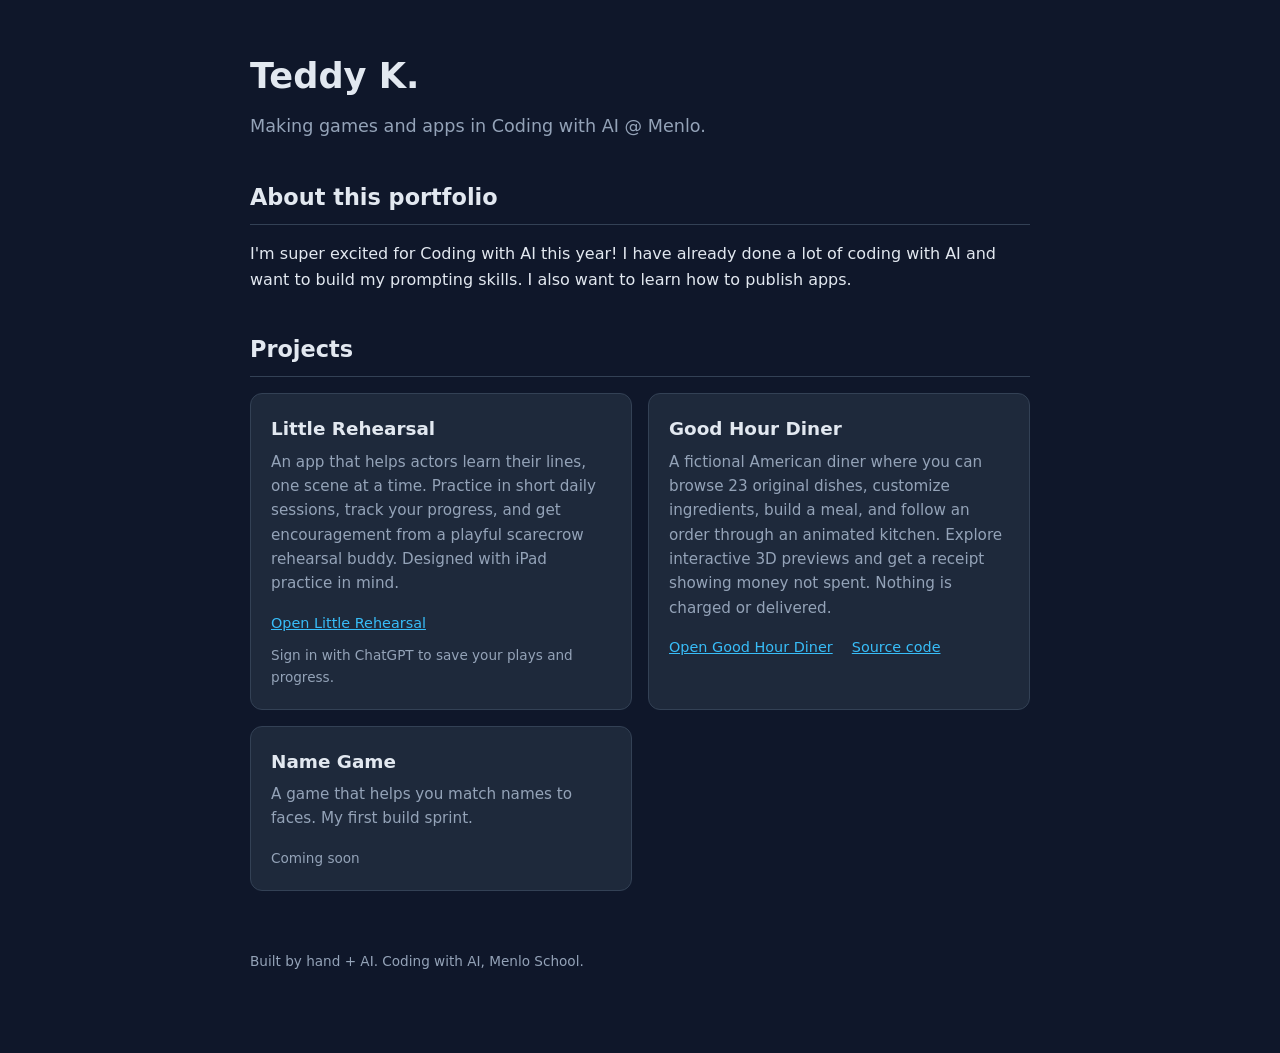
==== index.html @ 0536f426 "Add Good Hour Diner to portfolio" ====
<!DOCTYPE html>
<html lang="en">
<head>
  <meta charset="UTF-8" />
  <meta name="viewport" content="width=device-width, initial-scale=1.0" />

  <!--  1: Put your name or handle in the title below (this shows in the browser tab). -->
  <title>Teddy Kindler Coding Portfolio</title>

  <style>
    /* You can change any of these colors and sizes to make the page yours. */
    :root {
      --bg: #0f172a;          /* page background */
      --card: #1e293b;        /* project card background */
      --text: #e2e8f0;        /* main text */
      --muted: #94a3b8;       /* softer text */
      --accent: #38bdf8;      /* links and highlights */
    }
    * { box-sizing: border-box; }
    body {
      margin: 0;
      font-family: system-ui, -apple-system, "Segoe UI", Roboto, sans-serif;
      background: var(--bg);
      color: var(--text);
      line-height: 1.6;
    }
    .wrap { max-width: 820px; margin: 0 auto; padding: 48px 20px 80px; }
    header { margin-bottom: 40px; }
    h1 { font-size: 2.2rem; margin: 0 0 8px; }
    .tagline { color: var(--muted); font-size: 1.1rem; margin: 0; }
    h2 { font-size: 1.4rem; margin: 40px 0 16px; border-bottom: 1px solid #334155; padding-bottom: 8px; }
    a { color: var(--accent); }

    .projects { display: grid; grid-template-columns: 1fr; gap: 16px; }
    @media (min-width: 620px) { .projects { grid-template-columns: 1fr 1fr; } }

    .card {
      background: var(--card);
      border: 1px solid #334155;
      border-radius: 12px;
      padding: 20px;
    }
    .card h3 { margin: 0 0 6px; font-size: 1.15rem; }
    .card p { margin: 0 0 14px; color: var(--muted); font-size: 0.95rem; }
    .card .links a { display: inline-block; margin-right: 14px; font-size: 0.9rem; }
    footer { margin-top: 60px; color: var(--muted); font-size: 0.85rem; }
  </style>
</head>
<body>
  <div class="wrap">

    <header>
      <!-- TODO 2: Replace with your name or a handle. Do NOT put your full name +
           email + phone together. First name + last initial, or a handle, is plenty. -->
      <h1>Teddy K.</h1>

      <!-- TODO 3: One line about you as a builder. -->
      <p class="tagline">Making games and apps in Coding with AI @ Menlo.</p>
    </header>

    <section>
      <h2>About this portfolio</h2>
      <!-- TODO 4: A few sentences. Why you're excited, what you want to get better at. -->
      <p>
        I'm super excited for Coding with AI this year! I have already done a lot of coding with AI and want to build my prompting skills. I also want to learn how to publish apps.
      </p>
    </section>

    <section>
      <h2>Projects</h2>
      <div class="projects">

        <div class="card">
          <h3>Little Rehearsal</h3>
          <p>An app that helps actors learn their lines, one scene at a time. Practice in short daily sessions, track your progress, and get encouragement from a playful scarecrow rehearsal buddy. Designed with iPad practice in mind.</p>
          <div class="links">
            <a href="https://little-rehearsal.tk7272.chatgpt.site/">Open Little Rehearsal</a>
          </div>
          <p style="font-size:0.85rem; margin:10px 0 0;">Sign in with ChatGPT to save your plays and progress.</p>
        </div>

        <div class="card">
          <h3>Good Hour Diner</h3>
          <p>A fictional American diner where you can browse 23 original dishes, customize ingredients, build a meal, and follow an order through an animated kitchen. Explore interactive 3D previews and get a receipt showing money not spent. Nothing is charged or delivered.</p>
          <div class="links">
            <a href="https://appledesignlanguageamericandinerdop.vercel.app/">Open Good Hour Diner</a>
            <a href="https://github.com/TKindler7/GoodHourDiner">Source code</a>
          </div>
        </div>

        <!-- This is an EXAMPLE card. Copy it for each new project.
             When you add a project, put its files in a folder (e.g. /name-game/)
             and point the "Live demo" link at that folder. -->
        <div class="card">
          <h3>Name Game</h3>
          <p>A game that helps you match names to faces. My first build sprint.</p>
          <div class="links">
            <!-- TODO 5: Uncomment these once the name-game folder exists.
                 Talk to your teacher before publishing anything with other
                 students' faces on it. -->
            <!-- <a href="./name-game/">Live demo</a> -->
            <!-- <a href="./name-game/README.md">How I built it</a> -->
            <span style="color:var(--muted); font-size:0.85rem;">Coming soon</span>
          </div>
        </div>

        <!-- TODO 6: Add more cards here as you finish more sprints. -->

      </div>
    </section>

    <footer>
      <!-- TODO 7: Optional — a link to your GitHub profile. -->
      Built by hand + AI. Coding with AI, Menlo School.
    </footer>

  </div>
</body>
</html>
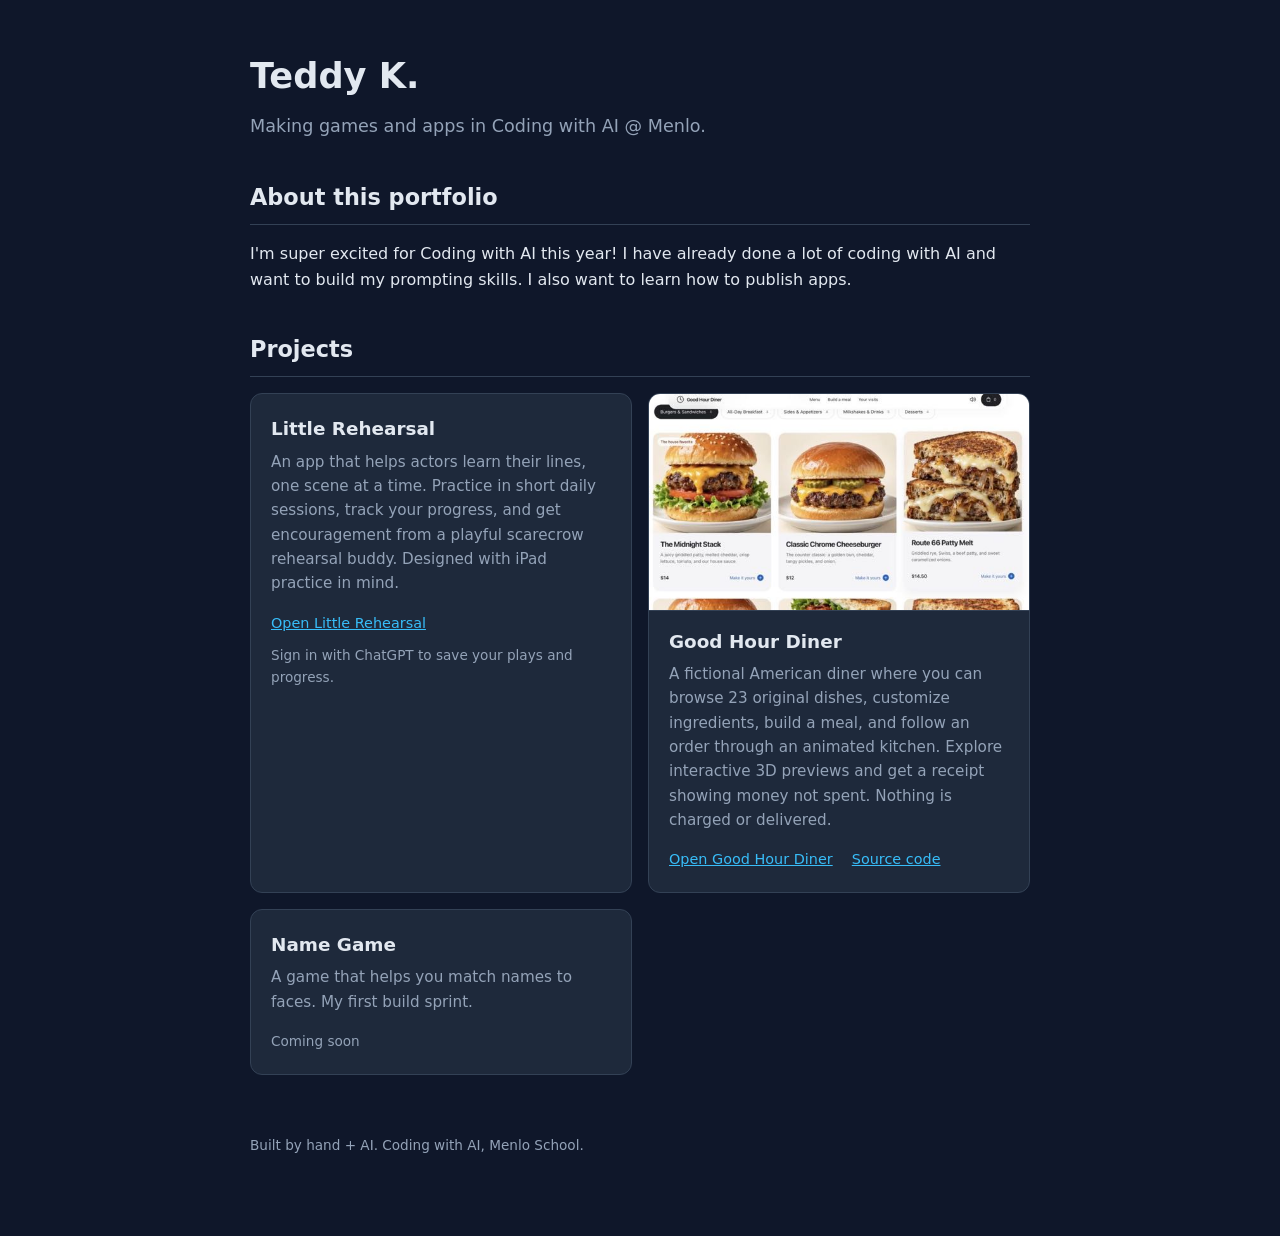
==== commit 1affcc32: "Add Good Hour Diner screenshot to portfolio" ====
--- a/index.html
+++ b/index.html
@@ -43,6 +43,14 @@
     .card h3 { margin: 0 0 6px; font-size: 1.15rem; }
     .card p { margin: 0 0 14px; color: var(--muted); font-size: 0.95rem; }
     .card .links a { display: inline-block; margin-right: 14px; font-size: 0.9rem; }
+    .project-screenshot {
+      display: block;
+      width: calc(100% + 40px);
+      height: auto;
+      margin: -20px -20px 16px;
+      border-bottom: 1px solid #334155;
+      border-radius: 11px 11px 0 0;
+    }
     footer { margin-top: 60px; color: var(--muted); font-size: 0.85rem; }
   </style>
 </head>
@@ -80,6 +88,7 @@
         </div>
 
         <div class="card">
+          <img class="project-screenshot" src="./assets/good-hour-diner-screenshot.jpg" alt="Good Hour Diner menu with original burgers, sandwiches, and ingredient customization" loading="lazy" />
           <h3>Good Hour Diner</h3>
           <p>A fictional American diner where you can browse 23 original dishes, customize ingredients, build a meal, and follow an order through an animated kitchen. Explore interactive 3D previews and get a receipt showing money not spent. Nothing is charged or delivered.</p>
           <div class="links">
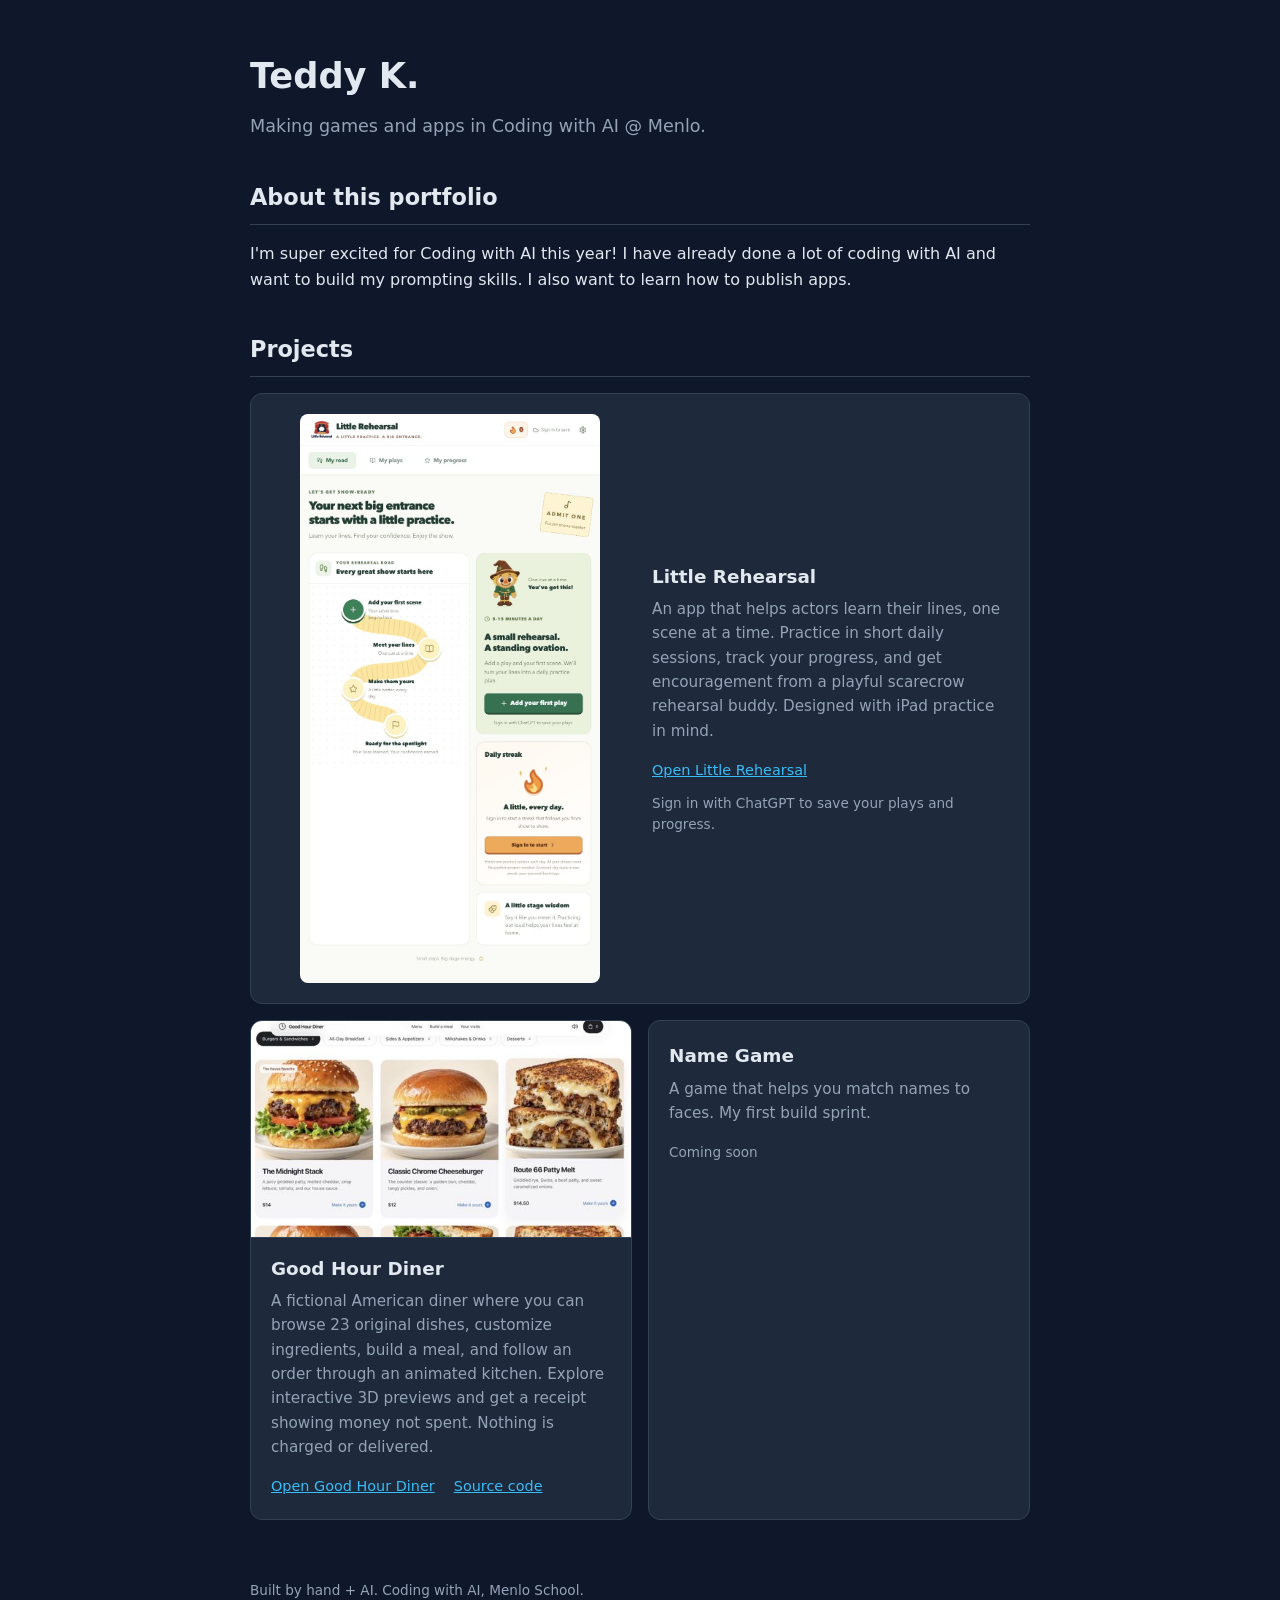
==== commit 54dc0944: "Add a live Little Rehearsal screenshot to the portfolio" ====
--- a/index.html
+++ b/index.html
@@ -51,6 +51,13 @@
       border-bottom: 1px solid #334155;
       border-radius: 11px 11px 0 0;
     }
+    .card-with-preview { grid-column: 1 / -1; display: grid; gap: 24px; align-items: center; }
+    .project-preview { display: block; width: 100%; max-width: 300px; margin: 0 auto; border-radius: 8px; }
+    .project-preview:focus-visible { outline: 3px solid var(--accent); outline-offset: 5px; }
+    .project-preview img { display: block; width: 100%; height: auto; border-radius: inherit; }
+    @media (min-width: 620px) {
+      .card-with-preview { grid-template-columns: minmax(0, 1fr) minmax(0, 1fr); }
+    }
     footer { margin-top: 60px; color: var(--muted); font-size: 0.85rem; }
   </style>
 </head>
@@ -78,13 +85,18 @@
       <h2>Projects</h2>
       <div class="projects">
 
-        <div class="card">
+        <div class="card card-with-preview">
+          <a class="project-preview" href="https://little-rehearsal.tk7272.chatgpt.site/" aria-label="Open Little Rehearsal">
+            <img src="assets/little-rehearsal-preview.png" width="822" height="1559" loading="lazy" decoding="async" alt="Little Rehearsal's yellow brick rehearsal road, scarecrow practice buddy, and daily streak panel." />
+          </a>
+          <div>
           <h3>Little Rehearsal</h3>
           <p>An app that helps actors learn their lines, one scene at a time. Practice in short daily sessions, track your progress, and get encouragement from a playful scarecrow rehearsal buddy. Designed with iPad practice in mind.</p>
           <div class="links">
             <a href="https://little-rehearsal.tk7272.chatgpt.site/">Open Little Rehearsal</a>
           </div>
           <p style="font-size:0.85rem; margin:10px 0 0;">Sign in with ChatGPT to save your plays and progress.</p>
+          </div>
         </div>
 
         <div class="card">
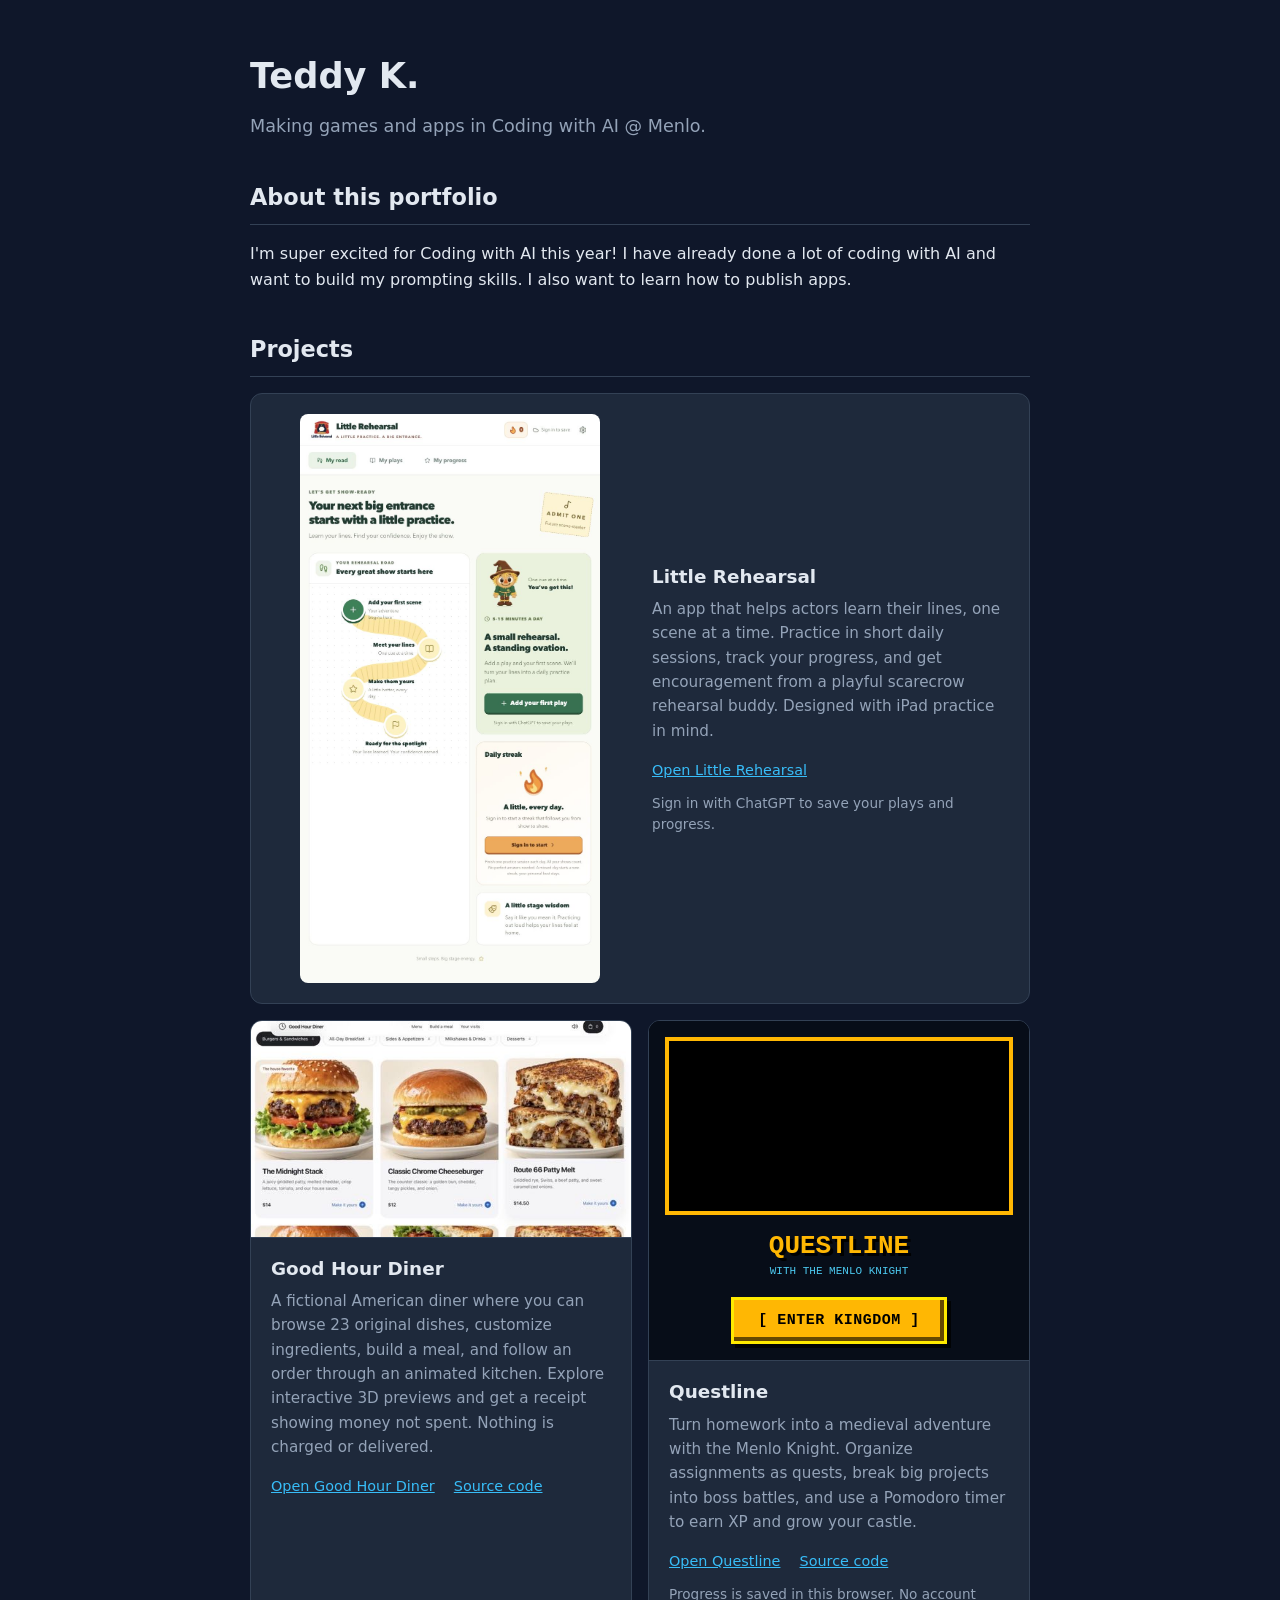
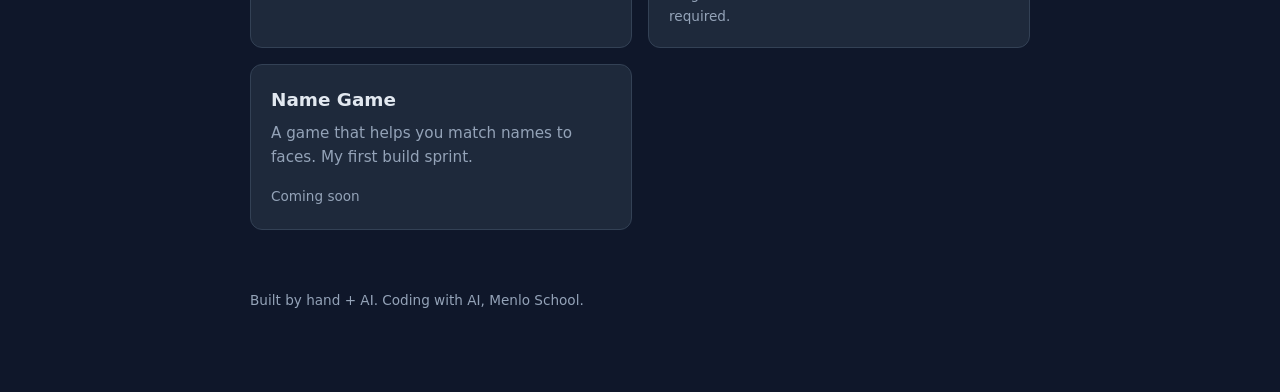
==== commit 7355adbb: "Feature Questline with live preview and project links" ====
--- a/index.html
+++ b/index.html
@@ -109,6 +109,18 @@
           </div>
         </div>
 
+
+        <div class="card">
+          <iframe src="./questline/" title="Questline app preview" loading="lazy" style="display:block; width:calc(100% + 40px); height:340px; margin:-20px -20px 16px; border:0; border-bottom:1px solid #334155; border-radius:11px 11px 0 0;"></iframe>
+          <h3>Questline</h3>
+          <p>Turn homework into a medieval adventure with the Menlo Knight. Organize assignments as quests, break big projects into boss battles, and use a Pomodoro timer to earn XP and grow your castle.</p>
+          <div class="links">
+            <a href="./questline/">Open Questline</a>
+            <a href="https://github.com/TKindler7/Teddy-Kindler/blob/main/questline/index.html">Source code</a>
+          </div>
+          <p style="font-size:0.85rem; margin:10px 0 0;">Progress is saved in this browser. No account required.</p>
+        </div>
+
         <!-- This is an EXAMPLE card. Copy it for each new project.
              When you add a project, put its files in a folder (e.g. /name-game/)
              and point the "Live demo" link at that folder. -->
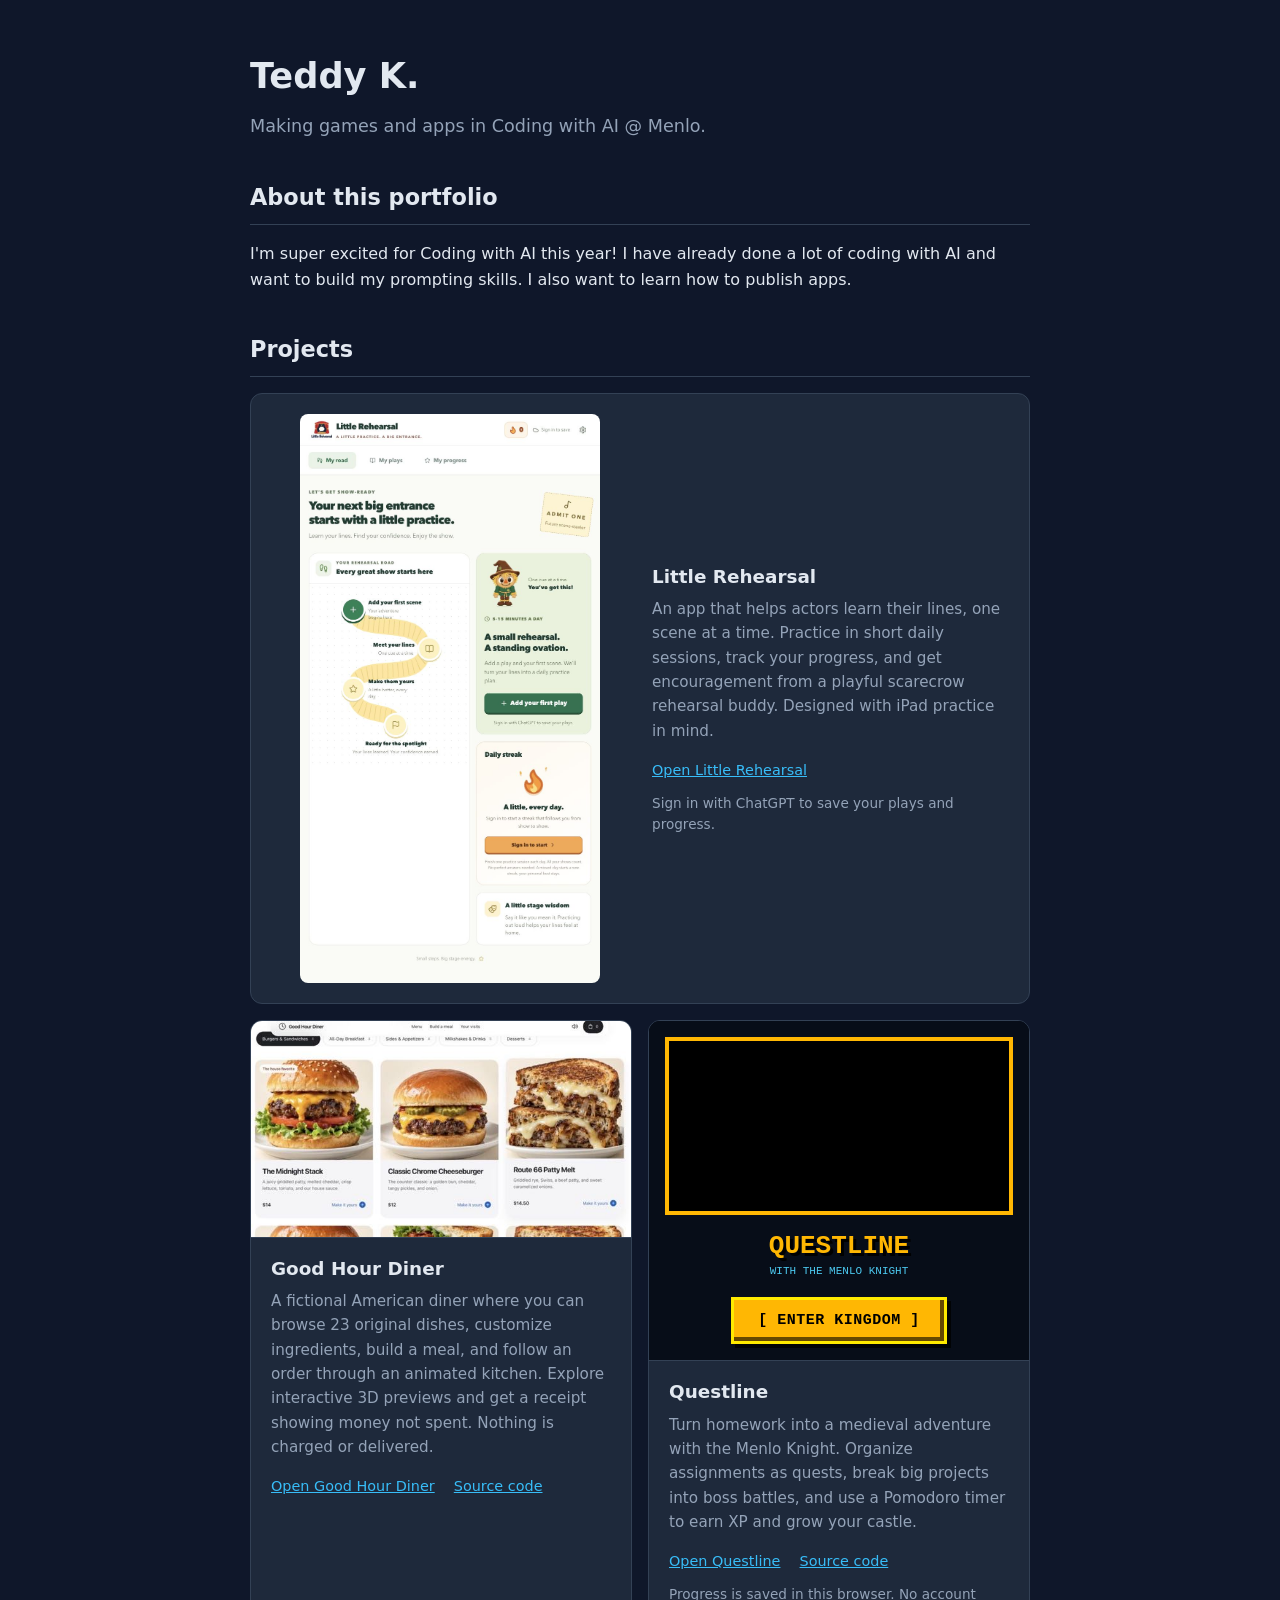
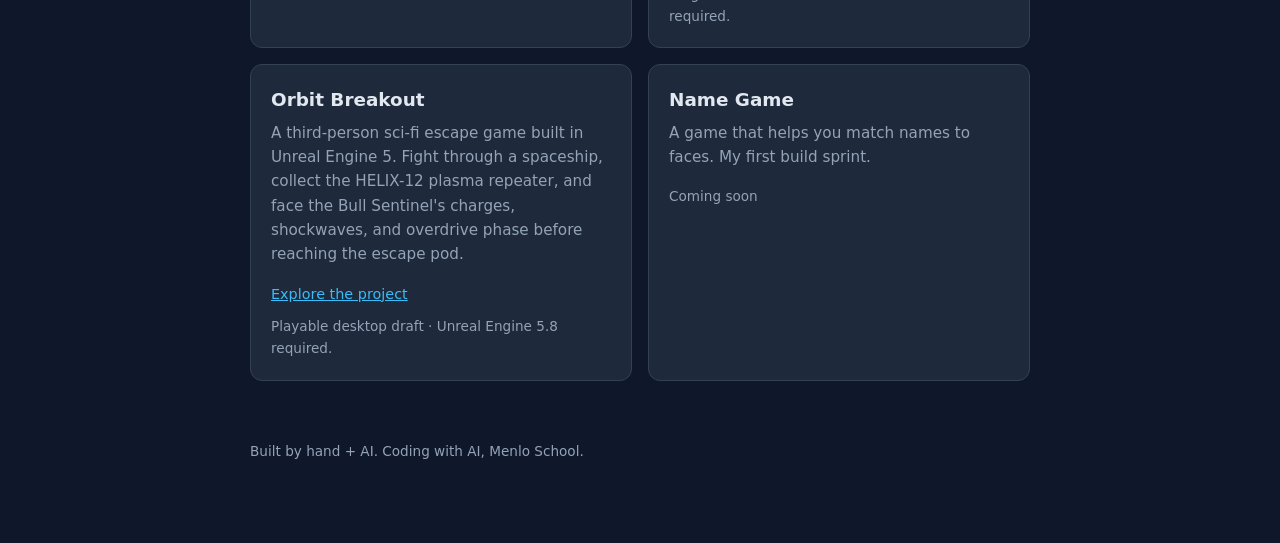
==== commit 5b147d2b: "Feature Orbit Breakout on the coding portfolio" ====
--- a/index.html
+++ b/index.html
@@ -121,6 +121,13 @@
           <p style="font-size:0.85rem; margin:10px 0 0;">Progress is saved in this browser. No account required.</p>
         </div>
 
+        <div class="card">
+          <h3>Orbit Breakout</h3>
+          <p>A third-person sci-fi escape game built in Unreal Engine 5. Fight through a spaceship, collect the HELIX-12 plasma repeater, and face the Bull Sentinel's charges, shockwaves, and overdrive phase before reaching the escape pod.</p>
+          <div class="links"><a href="./orbit-breakout/">Explore the project</a></div>
+          <p style="font-size:0.85rem; margin:10px 0 0;">Playable desktop draft · Unreal Engine 5.8 required.</p>
+        </div>
+
         <!-- This is an EXAMPLE card. Copy it for each new project.
              When you add a project, put its files in a folder (e.g. /name-game/)
              and point the "Live demo" link at that folder. -->
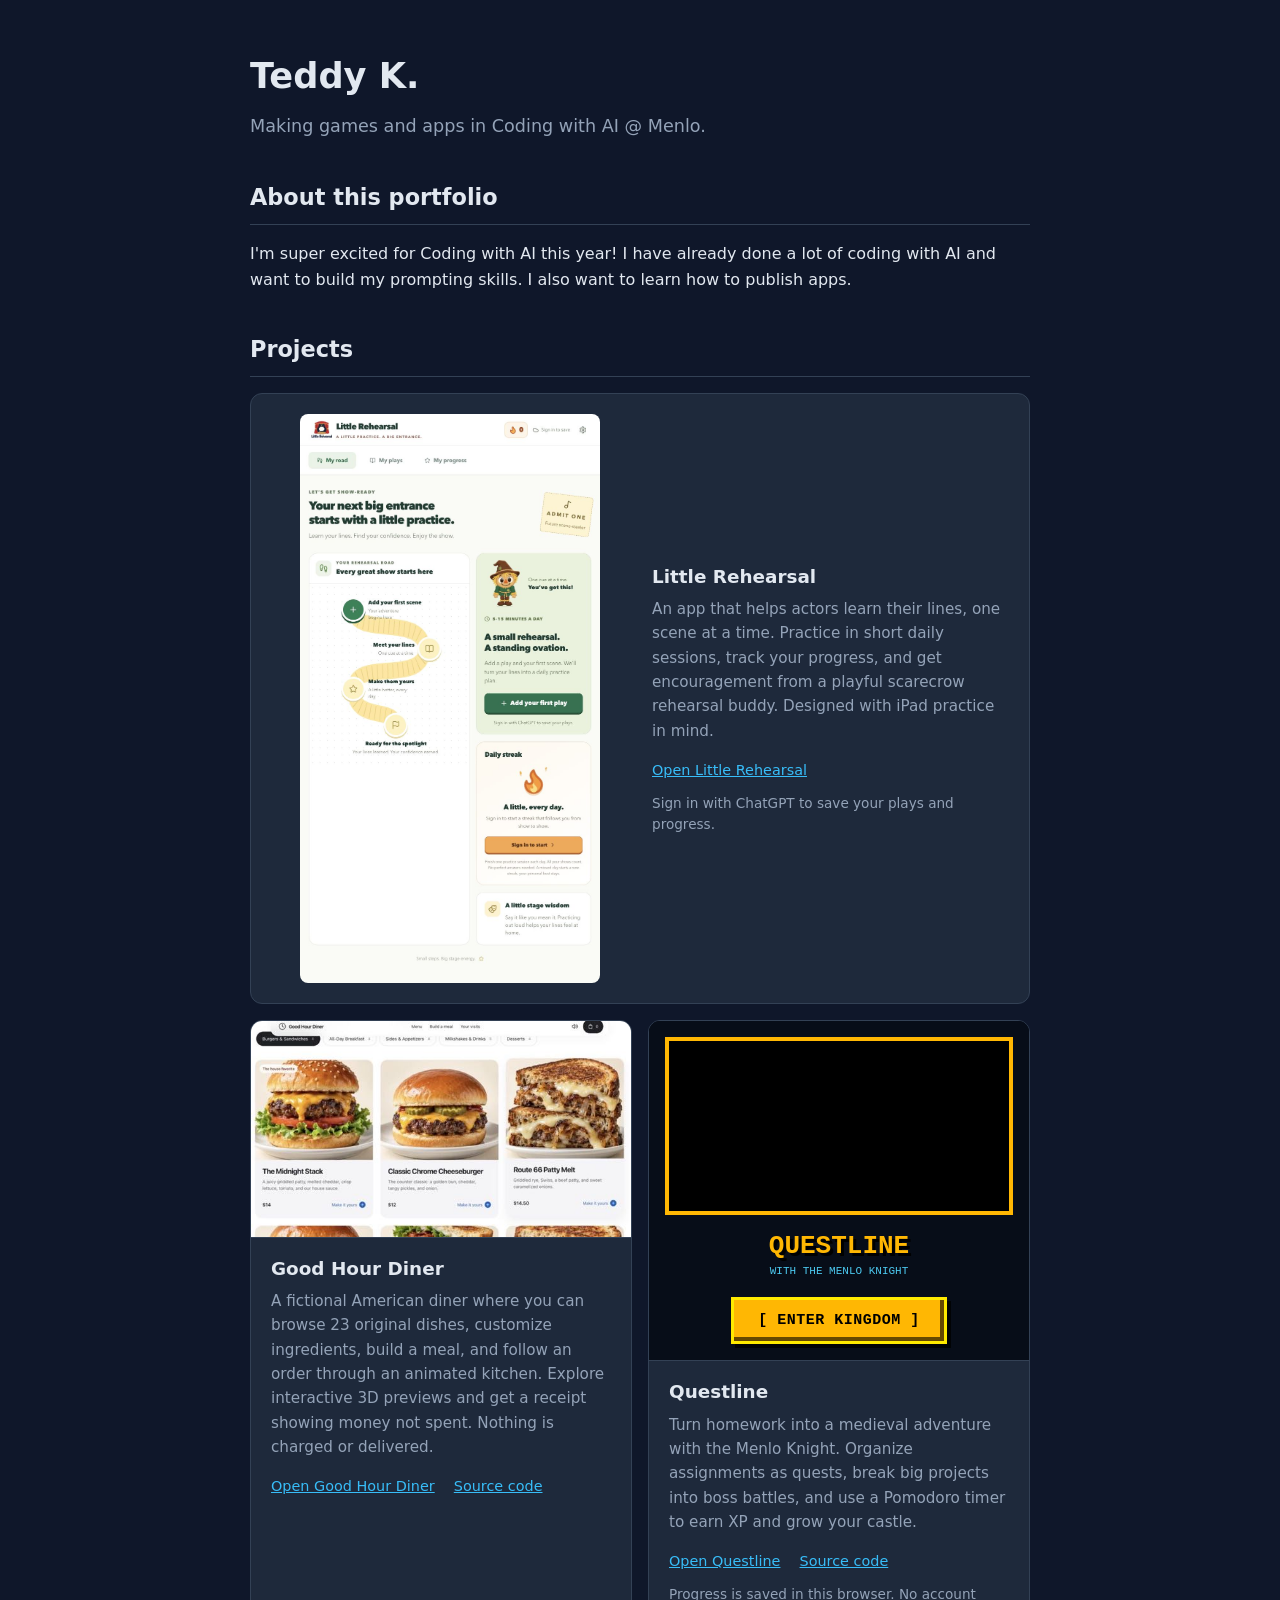
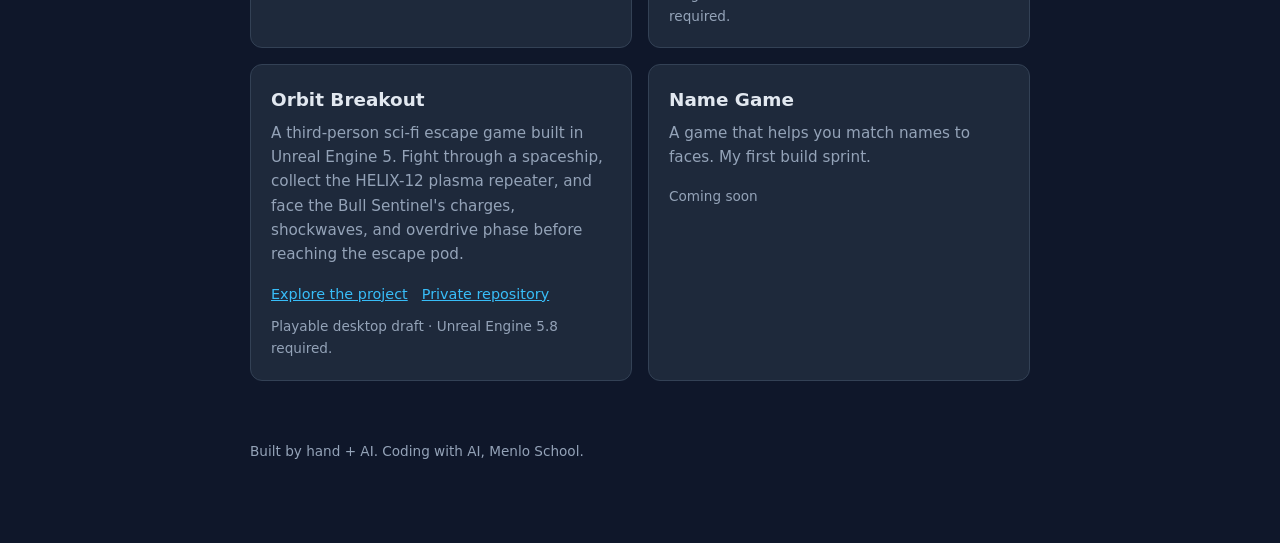
==== commit 7dd083a6: "Link the private Orbit Breakout project repository" ====
--- a/index.html
+++ b/index.html
@@ -124,7 +124,7 @@
         <div class="card">
           <h3>Orbit Breakout</h3>
           <p>A third-person sci-fi escape game built in Unreal Engine 5. Fight through a spaceship, collect the HELIX-12 plasma repeater, and face the Bull Sentinel's charges, shockwaves, and overdrive phase before reaching the escape pod.</p>
-          <div class="links"><a href="./orbit-breakout/">Explore the project</a></div>
+          <div class="links"><a href="./orbit-breakout/">Explore the project</a><a href="https://github.com/TKindler7/OrbitBreakout">Private repository</a></div>
           <p style="font-size:0.85rem; margin:10px 0 0;">Playable desktop draft · Unreal Engine 5.8 required.</p>
         </div>
 
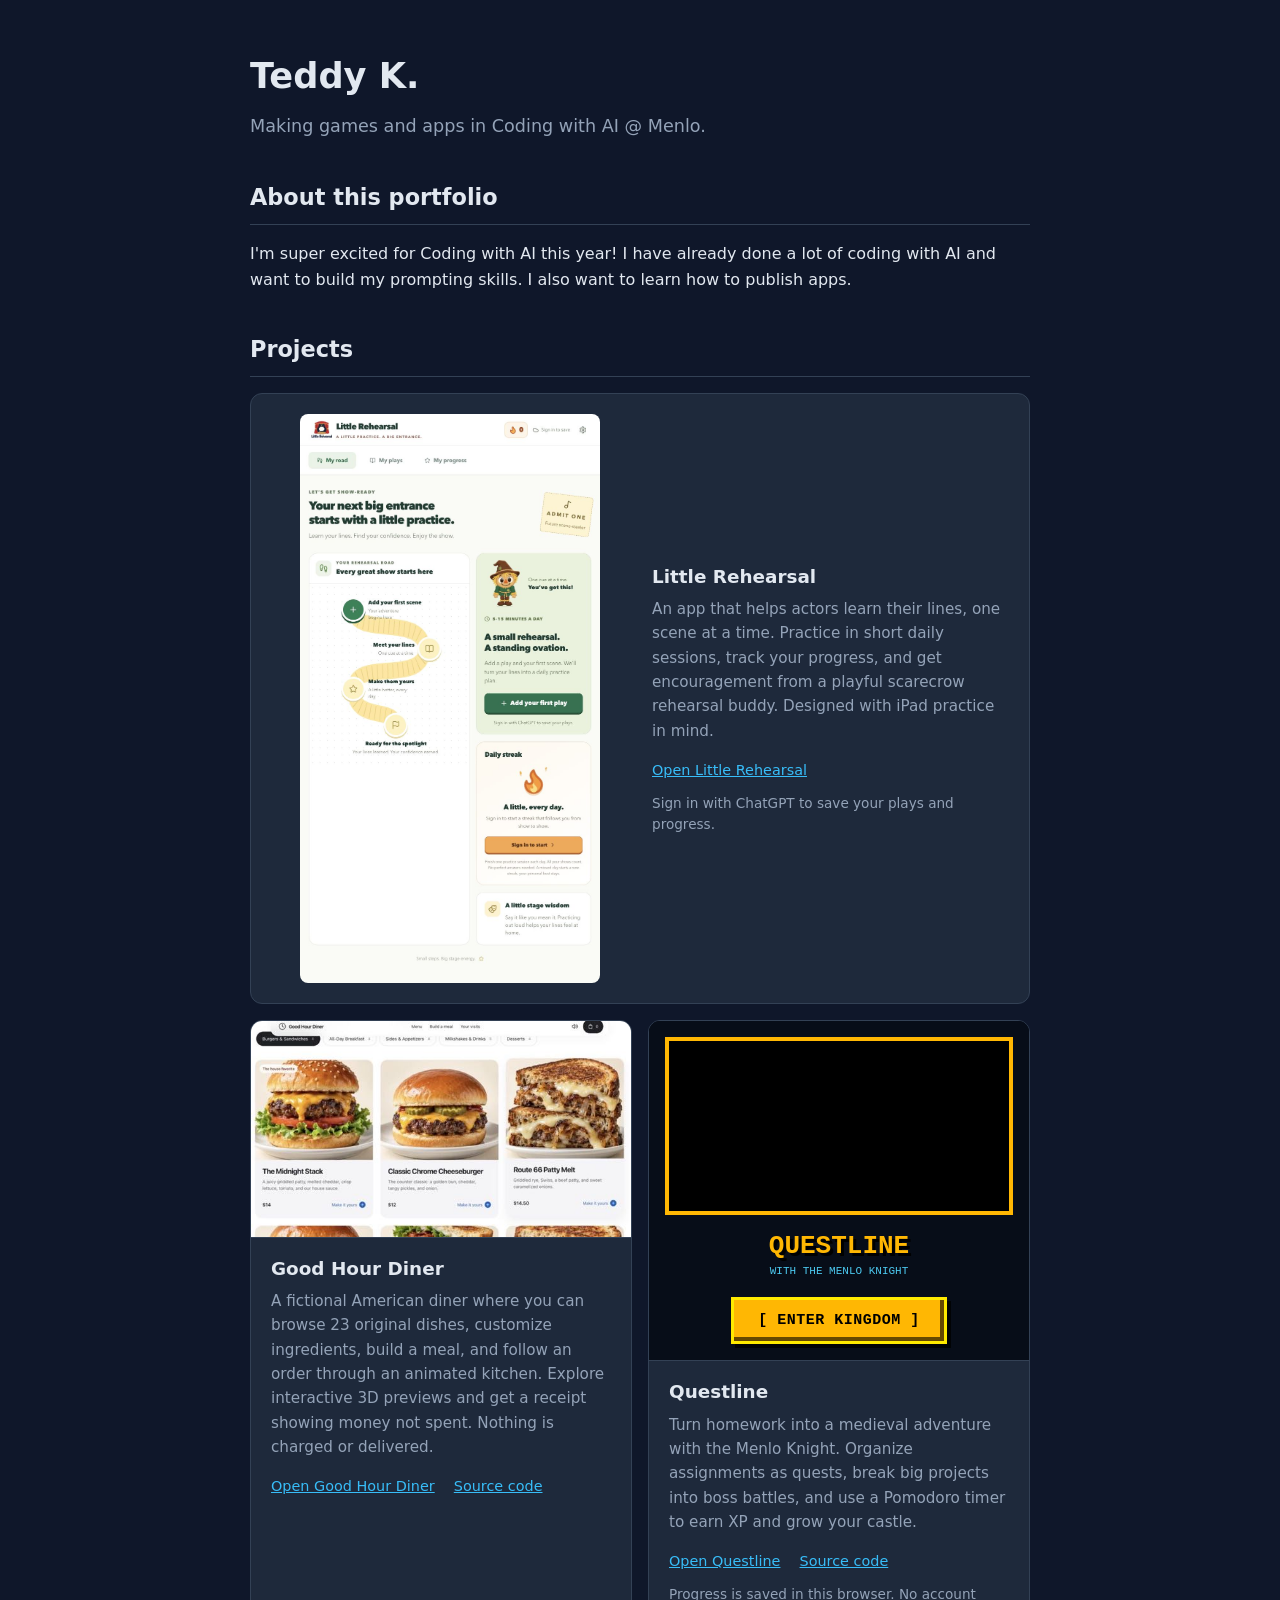
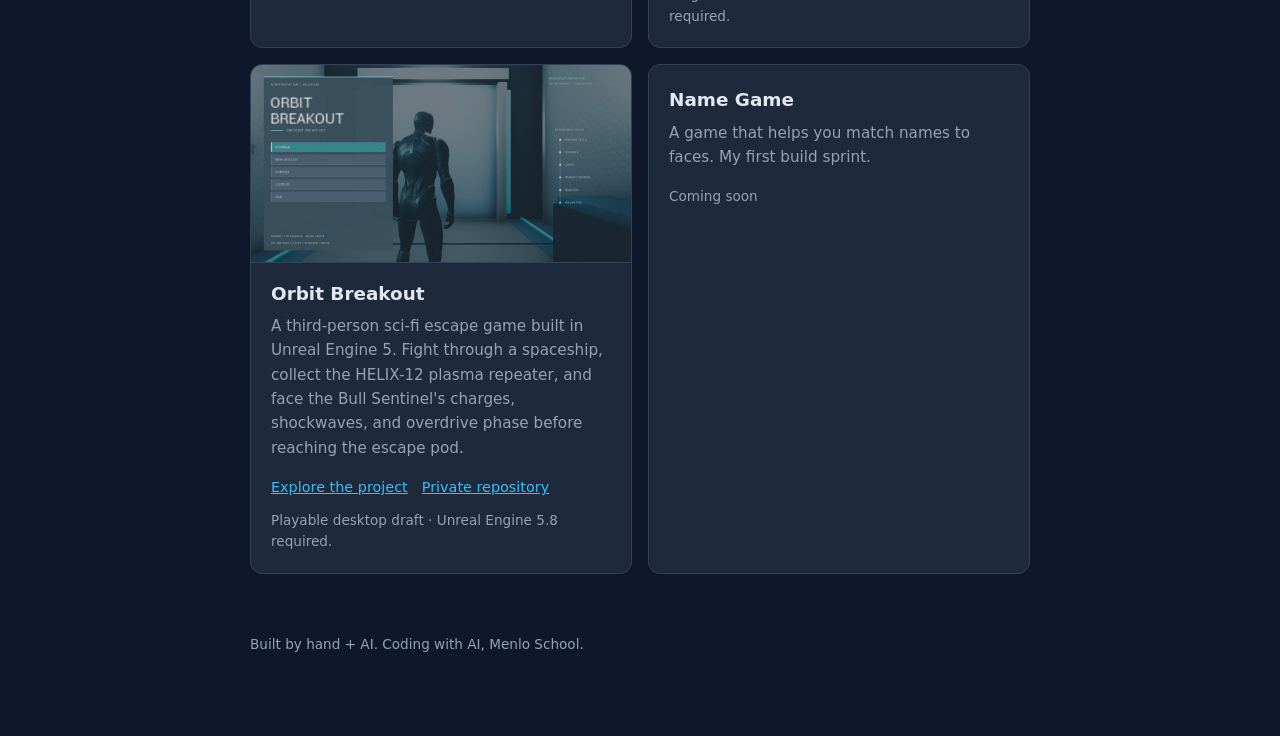
==== commit f22b7b8b: "Add real Orbit Breakout screenshot to portfolio and project page" ====
--- a/index.html
+++ b/index.html
@@ -122,6 +122,7 @@
         </div>
 
         <div class="card">
+          <img class="project-screenshot" src="./assets/orbit-breakout-screenshot.jpg" width="1200" height="620" alt="Orbit Breakout title screen with an armored character aboard the cyan-lit spaceship" loading="lazy" decoding="async" />
           <h3>Orbit Breakout</h3>
           <p>A third-person sci-fi escape game built in Unreal Engine 5. Fight through a spaceship, collect the HELIX-12 plasma repeater, and face the Bull Sentinel's charges, shockwaves, and overdrive phase before reaching the escape pod.</p>
           <div class="links"><a href="./orbit-breakout/">Explore the project</a><a href="https://github.com/TKindler7/OrbitBreakout">Private repository</a></div>
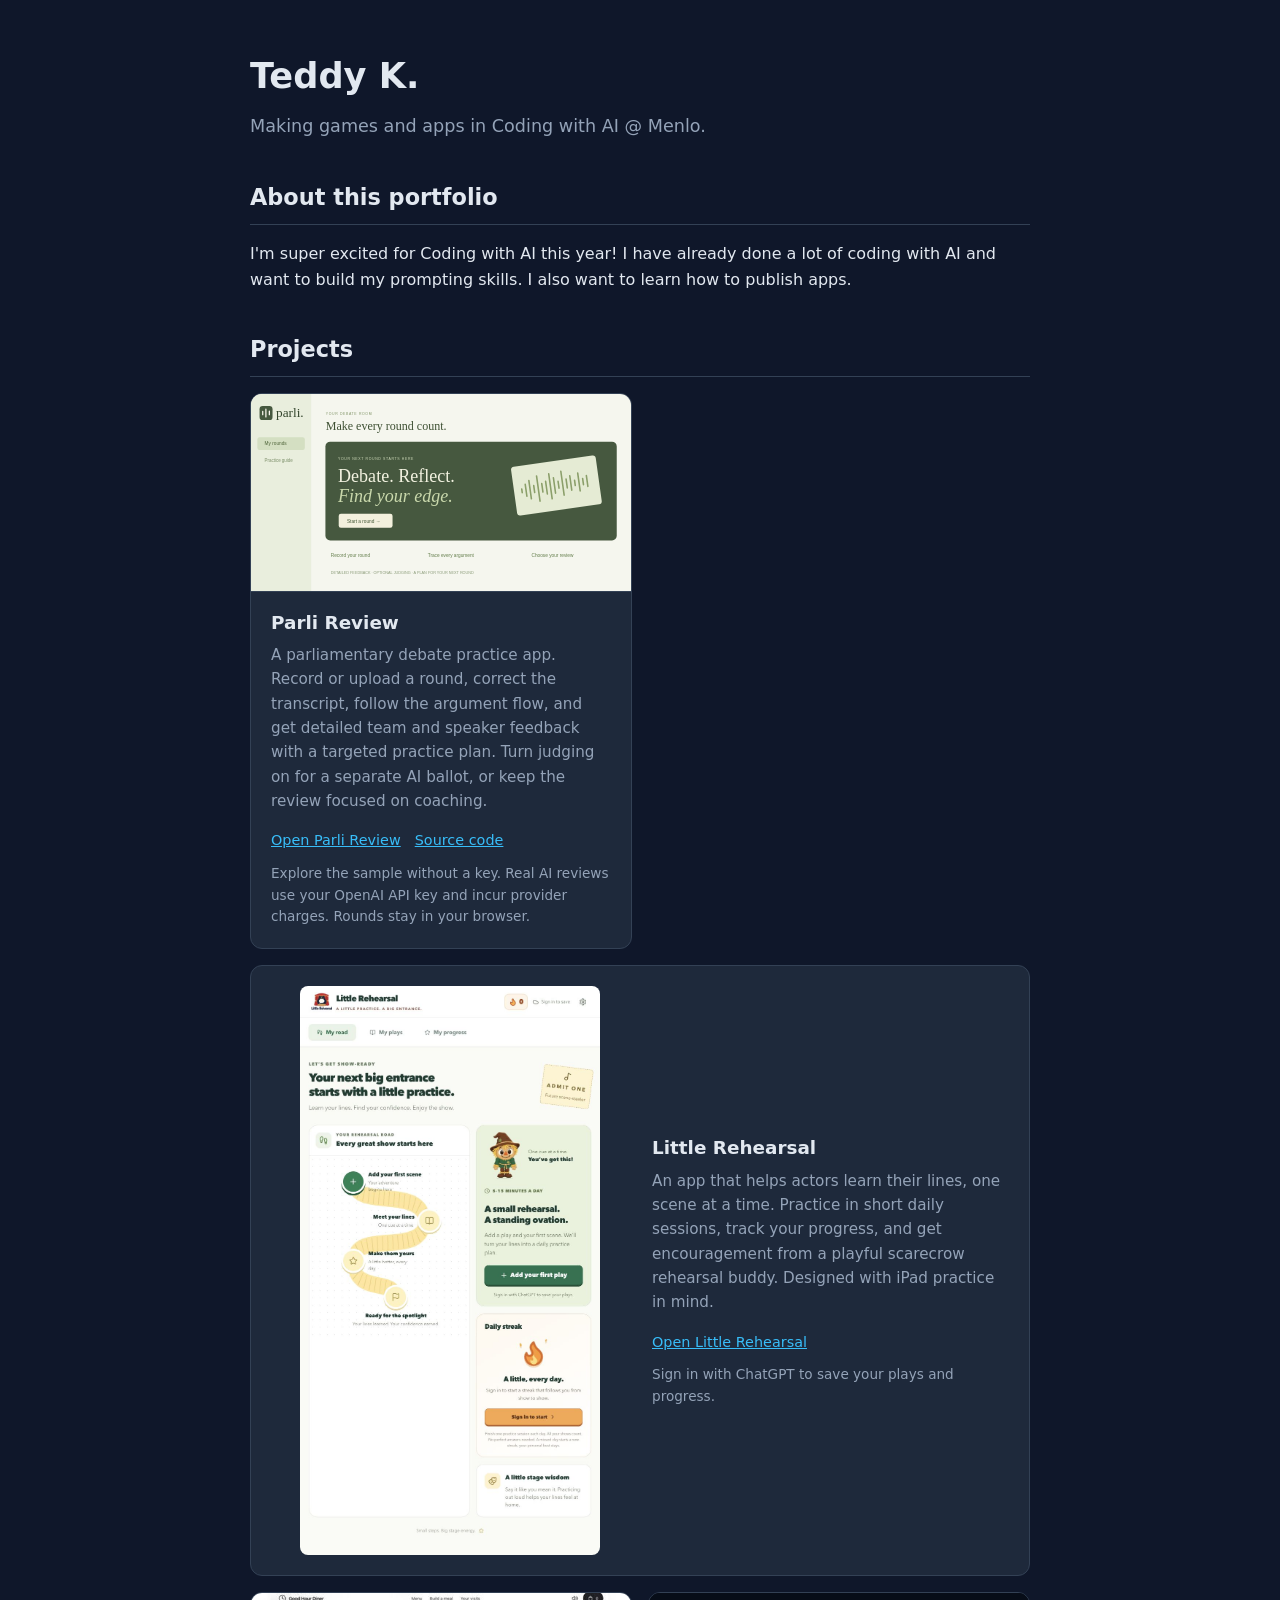
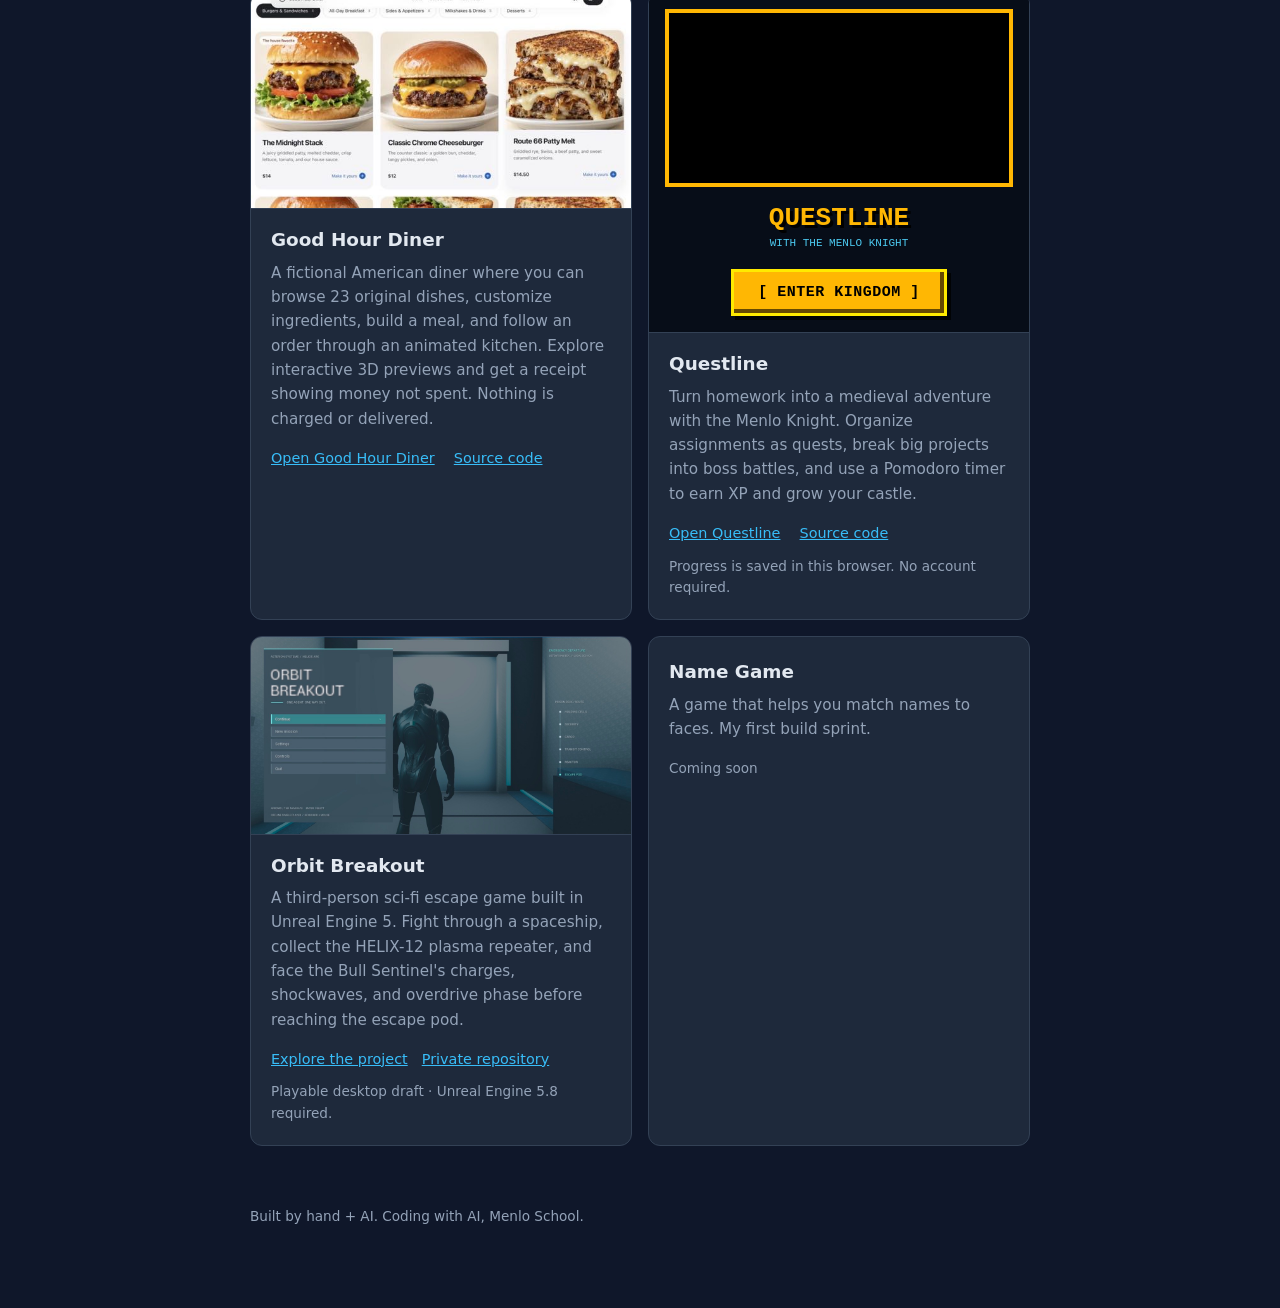
==== commit 181e6af6: "Publish Parli Review and add its app and source links to the portfolio" ====
--- a/index.html
+++ b/index.html
@@ -85,6 +85,15 @@
       <h2>Projects</h2>
       <div class="projects">
 
+        <div class="card">
+          <img class="project-screenshot" src="./assets/parli-review-preview.svg" width="1200" height="620" alt="Parli Review: a focused green and cream workspace for parliamentary debate, with recording, argument flow, and optional judging." loading="lazy" />
+          <h3>Parli Review</h3>
+          <p>A parliamentary debate practice app. Record or upload a round, correct the transcript, follow the argument flow, and get detailed team and speaker feedback with a targeted practice plan. Turn judging on for a separate AI ballot, or keep the review focused on coaching.</p>
+          <div class="links"><a href="./parli-review/">Open Parli Review</a><a href="https://github.com/TKindler7/Parli-Review">Source code</a></div>
+          <p style="font-size:0.85rem; margin:10px 0 0;">Explore the sample without a key. Real AI reviews use your OpenAI API key and incur provider charges. Rounds stay in your browser.</p>
+        </div>
+
+
         <div class="card card-with-preview">
           <a class="project-preview" href="https://little-rehearsal.tk7272.chatgpt.site/" aria-label="Open Little Rehearsal">
             <img src="assets/little-rehearsal-preview.png" width="822" height="1559" loading="lazy" decoding="async" alt="Little Rehearsal's yellow brick rehearsal road, scarecrow practice buddy, and daily streak panel." />
